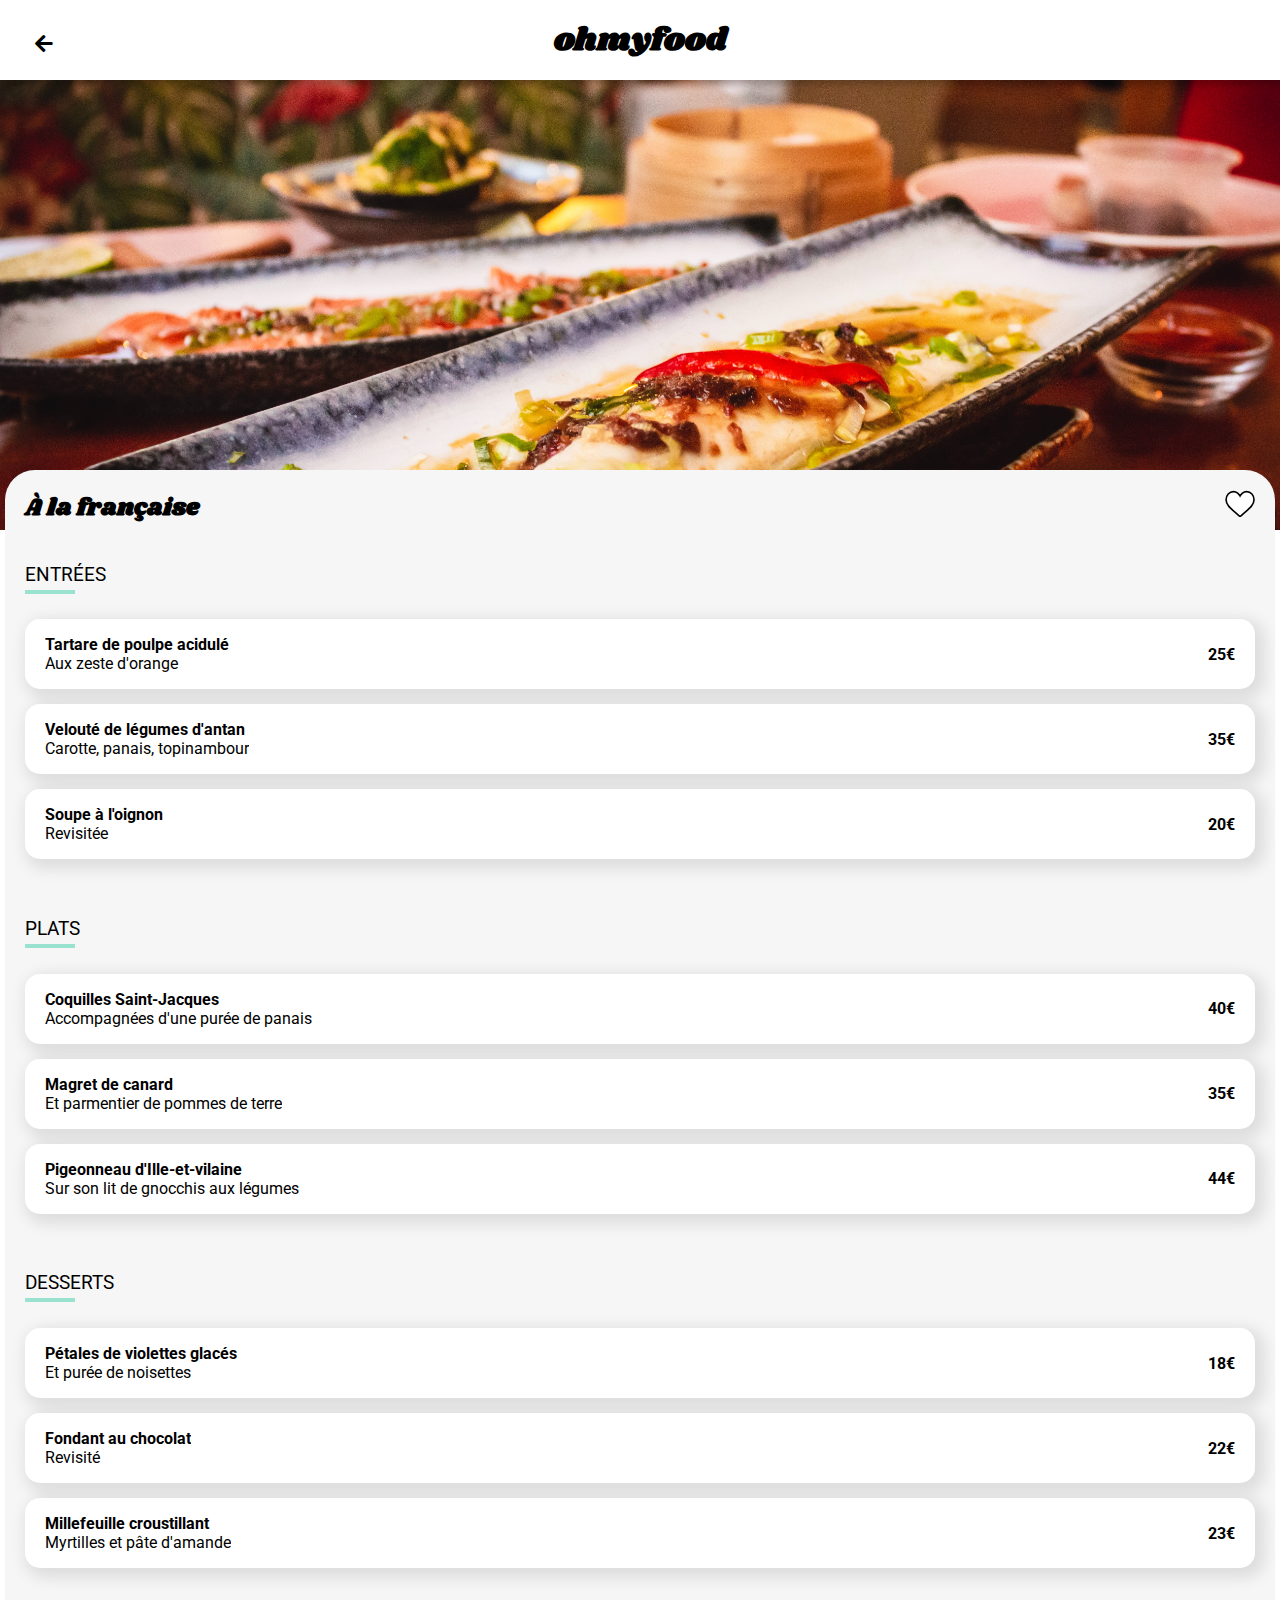
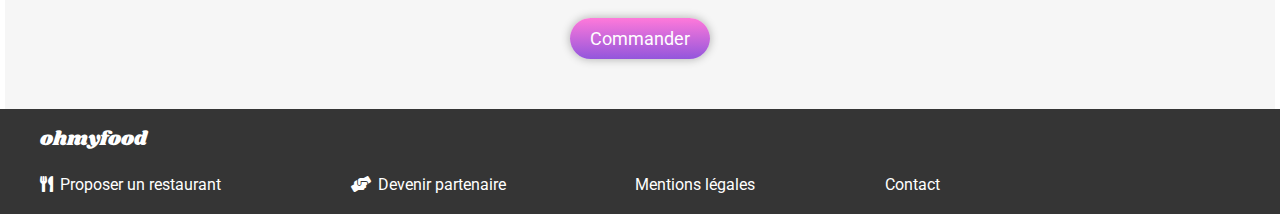
==== pages_menu/a-la-francaise.html @ e8825b96 "First commit" ====
<!DOCTYPE html>
<html lang="fr">
<head>
    <meta charset="UTF-8">
    <meta name="viewport" content="width=device-width, initial-scale=1.0">
    <title>À la française</title>

    <!-- CSS -->
    <link rel="stylesheet" type="text/css" href="../styles/style_menu.css">
    <!-- Font Awesome -->
    <link rel="stylesheet" href="https://cdnjs.cloudflare.com/ajax/libs/font-awesome/5.13.1/css/all.min.css">
    <!-- Fonts -->
    <link rel="preconnect" href="https://fonts.gstatic.com">
    <link href="https://fonts.googleapis.com/css2?family=Roboto:ital,wght@0,300;0,400;0,500;0,700;1,300;1,400;1,500&display=swap" rel="stylesheet">
    <link href="https://fonts.googleapis.com/css2?family=Shrikhand&display=swap" rel="stylesheet">
</head>
<body>
     <!-- Logo -->
     <header>
      <div class="header">
        <div class="header__arrow-back"><a href="../index.html"><i class="fas fa-arrow-left"></i></a></div>
          <h1 class="header__logo"><a href="../index.html">ohmyfood</a></h1>
      </div>
  </header>

     <!-- Image -->
     <div class="img">
       <img class="img__image" src="../img/restaurant3.jpg" alt="À la française">
     </div>

     <!-- Menu -->
     <section id="menu">
       <div class="menu">
         <div class="menu__header">
           <h2 class="menu__header__title">À la française</h2>
           <div class="menu__header__heart">
            <svg class="heart heart-full" viewBox="-20 0 550 550"  xml:space="preserve">
              <path d="M376,30c-27.783,0-53.255,8.804-75.707,26.168c-21.525,16.647-35.856,37.85-44.293,53.268
                       c-8.437-15.419-22.768-36.621-44.293-53.268C189.255,38.804,163.783,30,136,30C58.468,30,0,93.417,0,177.514
                       c0,90.854,72.943,153.015,183.369,247.118c18.752,15.981,40.007,34.095,62.099,53.414C248.38,480.596,252.12,482,256,482
                       s7.62-1.404,10.532-3.953c22.094-19.322,43.348-37.435,62.111-53.425C439.057,330.529,512,268.368,512,177.514
                       C512,93.417,453.532,30,376,30z"/>
            <defs>
              <linearGradient>
                    <stop offset="0%" stop-color="#9356DC" />
                    <stop offset="100%" stop-color="#FF79DA" />
              </linearGradient>
            </defs>                                   
          </svg>
  
          <svg class="heart heart-empty" viewBox="-20 0 550 550"  xml:space="preserve">
              <path d="M376,30c-27.783,0-53.255,8.804-75.707,26.168c-21.525,16.647-35.856,37.85-44.293,53.268
                       c-8.437-15.419-22.768-36.621-44.293-53.268C189.255,38.804,163.783,30,136,30C58.468,30,0,93.417,0,177.514
                       c0,90.854,72.943,153.015,183.369,247.118c18.752,15.981,40.007,34.095,62.099,53.414C248.38,480.596,252.12,482,256,482
                       s7.62-1.404,10.532-3.953c22.094-19.322,43.348-37.435,62.111-53.425C439.057,330.529,512,268.368,512,177.514
                       C512,93.417,453.532,30,376,30z"/>
            <defs>
              <linearGradient id="text-fill">
                    <stop offset="0%" stop-color="#9356DC" />
                    <stop offset="100%" stop-color="#FF79DA" />
              </linearGradient>
            </defs>                                   
          </svg>
           </div>
         </div>
          <div class="menu__grid">
            <div class="menu__grid__bloc">
              <div class="menu__grid__title"><h3>entrées</h3></div>
              <div class="menu__grid__case appears-with-opacity" id="case-1">
                <div class="dish-and-price">
                  <div class="menu__case__dish">
                    <div class="menu__case__dish-title">
                      <p>Tartare de poulpe acidulé</p>
                    </div>
                    <div class="menu__case__dish-subtitle">
                      <p>Aux zeste d'orange</p>
                    </div>
                  </div>
                  <div class="menu__case__price">25€</div>
              </div>
                <div class="validation__box">
                  <i class="fas fa-check-circle"></i>
                </div>
              </div>
              <div class="menu__grid__case appears-with-opacity" id="case-2">
                <div class="dish-and-price">
                  <div class="menu__case__dish">
                    <div class="menu__case__dish-title">
                      <p>Velouté de légumes d'antan</p>
                    </div>
                    <div class="menu__case__dish-subtitle">
                      <p>Carotte, panais, topinambour</p>
                    </div>
                  </div>
                  <div class="menu__case__price">35€</div>
              </div>
                <div class="validation__box">
                  <i class="fas fa-check-circle"></i>
                </div>
              </div>
              <div class="menu__grid__case appears-with-opacity" id="case-3">
                <div class="dish-and-price">
                  <div class="menu__case__dish">
                    <div class="menu__case__dish-title">
                      <p>Soupe à l'oignon</p>
                    </div>
                    <div class="menu__case__dish-subtitle">
                      <p>Revisitée</p>
                    </div>
                  </div>
                  <div class="menu__case__price">20€</div>
              </div>
                <div class="validation__box">
                  <i class="fas fa-check-circle"></i>
                </div>
              </div>
            </div>
            <div class="menu__grid__bloc">
             <div class="menu__grid__title"><h3>plats</h3></div>
             <div class="menu__grid__case appears-with-opacity" id="case-4">
              <div class="dish-and-price">
                <div class="menu__case__dish">
                  <div class="menu__case__dish-title">
                    <p>Coquilles Saint-Jacques</p>
                  </div>
                  <div class="menu__case__dish-subtitle">
                    <p>Accompagnées d'une purée de panais</p>
                  </div>
                </div>
                <div class="menu__case__price">40€</div>
            </div>
              <div class="validation__box">
                <i class="fas fa-check-circle"></i>
              </div>
            </div>
            <div class="menu__grid__case appears-with-opacity" id="case-5">
              <div class="dish-and-price">
                <div class="menu__case__dish">
                  <div class="menu__case__dish-title">
                    <p>Magret de canard</p>
                  </div>
                  <div class="menu__case__dish-subtitle">
                    <p>Et parmentier de pommes de terre</p>
                  </div>
                </div>
                <div class="menu__case__price">35€</div>
            </div>
              <div class="validation__box">
                <i class="fas fa-check-circle"></i>
              </div>
            </div>
            <div class="menu__grid__case appears-with-opacity" id="case-6">
              <div class="dish-and-price">
                <div class="menu__case__dish">
                  <div class="menu__case__dish-title">
                    <p>Pigeonneau d'Ille-et-vilaine</p>
                  </div>
                  <div class="menu__case__dish-subtitle">
                    <p>Sur son lit de gnocchis aux légumes</p>
                  </div>
                </div>
                <div class="menu__case__price">44€</div>
            </div>
              <div class="validation__box">
                <i class="fas fa-check-circle"></i>
              </div>
            </div>
           </div>
           <div class="menu__grid__bloc">
             <div class="menu__grid__title"><h3>desserts</h3></div>
             <div class="menu__grid__case appears-with-opacity" id="case-7">
              <div class="dish-and-price">
                <div class="menu__case__dish">
                  <div class="menu__case__dish-title">
                    <p>Pétales de violettes glacés</p>
                  </div>
                  <div class="menu__case__dish-subtitle">
                    <p>Et purée de noisettes</p>
                  </div>
                </div>
                <div class="menu__case__price">18€</div>
            </div>
              <div class="validation__box">
                <i class="fas fa-check-circle"></i>
              </div>
            </div>
            <div class="menu__grid__case appears-with-opacity" id="case-8">
              <div class="dish-and-price">
                <div class="menu__case__dish">
                  <div class="menu__case__dish-title">
                    <p>Fondant au chocolat</p>
                  </div>
                  <div class="menu__case__dish-subtitle">
                    <p>Revisité</p>
                  </div>
                </div>
                <div class="menu__case__price">22€</div>
            </div>
              <div class="validation__box">
                <i class="fas fa-check-circle"></i>
              </div>
            </div>
            <div class="menu__grid__case appears-with-opacity" id="case-9">
              <div class="dish-and-price">
                <div class="menu__case__dish">
                  <div class="menu__case__dish-title">
                    <p>Millefeuille croustillant</p>
                  </div>
                  <div class="menu__case__dish-subtitle">
                    <p>Myrtilles et pâte d'amande</p>
                  </div>
                </div>
                <div class="menu__case__price">23€</div>
            </div>
              <div class="validation__box">
                <i class="fas fa-check-circle"></i>
              </div>
            </div>
           </div>
          </div>
          <div class="menu__contain-button">
            <div class="menu__button">Commander</div>
          </div>
         </div>
     </section>

  <footer class="footer">
    <div class="footer__bloc">
      <div class="logo"><a href="index.html">ohmyfood</a></div>
      <div class="footer__bloc-links">
        <div class="footer__bloc-link">
          <i class="fas fa-utensils"></i>
          <h3 class="footer__bloc-link__title">Proposer un restaurant</h3>
        </div>
        <div class="footer__bloc-link">
          <i class="fas fa-hands-helping"></i>
          <h3 class="footer__bloc-link__title">Devenir partenaire</h3>
        </div>
        <div class="footer__bloc-link">
          <h3 class="footer__bloc-link__title">Mentions légales</h3>
        </div>
        <div class="footer__bloc-link">
          <h3 class="footer__bloc-link__title"><a href="mailto:contact@ohmyfood.com">Contact</a></h3>
        </div>
      </div>
    </div>
  </footer>
</body>

</html>
---- styles/style_menu.css ----
body {
  font-family: 'Roboto', sans-serif;
  margin: 0;
  background: #f6f6f6;
  display: -webkit-box;
  display: -ms-flexbox;
  display: flex;
  -webkit-box-pack: center;
      -ms-flex-pack: center;
          justify-content: center;
  -webkit-box-align: center;
      -ms-flex-align: center;
          align-items: center;
  -webkit-box-orient: vertical;
  -webkit-box-direction: normal;
      -ms-flex-direction: column;
          flex-direction: column;
}

* a {
  text-decoration: none;
  color: white;
}

header {
  z-index: 10;
  background: white;
  width: 100%;
}

header .header {
  -webkit-box-shadow: 0px 5px 6px 0px rgba(0, 0, 0, 0.2);
          box-shadow: 0px 5px 6px 0px rgba(0, 0, 0, 0.2);
  position: relative;
  display: -webkit-box;
  display: -ms-flexbox;
  display: flex;
  -webkit-box-pack: center;
      -ms-flex-pack: center;
          justify-content: center;
  -webkit-box-align: center;
      -ms-flex-align: center;
          align-items: center;
  height: 80px;
  width: 100%;
}

header .header__arrow-back {
  width: 50px;
  height: 50px;
  position: absolute;
  left: 35px;
  top: 40%;
  font-size: 20px;
}

header .header__arrow-back a {
  color: #000;
}

header .header__logo {
  font-family: 'Shrikhand', cursive;
  margin: 0;
}

header .header__logo a {
  color: #000;
}

.img {
  width: 100%;
  height: 50vh;
}

.img__image {
  margin-top: -80px;
  width: 100%;
  height: 100%;
  -o-object-fit: cover;
     object-fit: cover;
}

#menu {
  background: white;
  width: 100%;
  display: -webkit-box;
  display: -ms-flexbox;
  display: flex;
  -webkit-box-pack: center;
      -ms-flex-pack: center;
          justify-content: center;
  -webkit-box-align: center;
      -ms-flex-align: center;
          align-items: center;
}

.menu {
  margin-top: -200px;
  padding: 0 20px;
  width: 100%;
  max-width: 1230px;
  border-radius: 30px 30px 0 0;
  background-color: #F6F6F6;
}

.menu__header {
  display: -webkit-box;
  display: -ms-flexbox;
  display: flex;
  -webkit-box-orient: horizontal;
  -webkit-box-direction: normal;
      -ms-flex-direction: row;
          flex-direction: row;
  -webkit-box-align: center;
      -ms-flex-align: center;
          align-items: center;
  -webkit-box-pack: justify;
      -ms-flex-pack: justify;
          justify-content: space-between;
}

.menu__header__title {
  font-family: 'Shrikhand', cursive;
}

.menu__header__heart .heart {
  width: 30px;
  stroke-width: 30;
  stroke: black;
  fill: white;
  cursor: pointer;
}

.menu__header__heart .heart-full {
  position: absolute;
  fill: url(#text-fill);
  stroke: none;
}

.menu__header__heart .heart-empty {
  position: relative;
}

.menu__header__heart .heart-empty:hover {
  opacity: 0;
  -webkit-transition: 0.5s;
  transition: 0.5s;
}

.menu__grid {
  display: -ms-grid;
  display: grid;
  grid-gap: 40px;
}

.menu__grid__bloc {
  display: -ms-grid;
  display: grid;
  grid-gap: 15px;
}

.menu__grid__title h3 {
  position: relative;
  font-weight: 400;
  text-transform: uppercase;
}

.menu__grid__title h3::after {
  content: '';
  width: 50px;
  height: 4px;
  background: #99e2d0;
  position: absolute;
  z-index: 20;
  left: 0px;
  bottom: -8px;
}

.menu__grid__case {
  position: relative;
  cursor: pointer;
  overflow: hidden;
  display: -webkit-box;
  display: -ms-flexbox;
  display: flex;
  -webkit-box-pack: justify;
      -ms-flex-pack: justify;
          justify-content: space-between;
  -webkit-box-align: center;
      -ms-flex-align: center;
          align-items: center;
  width: 100%;
  height: 70px;
  border-radius: 15px;
  background-color: white;
  -webkit-box-shadow: 5px 5px 15px 5px rgba(0, 0, 0, 0.1);
          box-shadow: 5px 5px 15px 5px rgba(0, 0, 0, 0.1);
}

.menu__grid__case:hover .validation__box {
  display: -webkit-box;
  display: -ms-flexbox;
  display: flex;
  -webkit-box-pack: center;
      -ms-flex-pack: center;
          justify-content: center;
  -webkit-box-align: center;
      -ms-flex-align: center;
          align-items: center;
  -webkit-animation: slide-left 0.5s ease;
          animation: slide-left 0.5s ease;
  -webkit-transform-origin: right;
          transform-origin: right;
}

.menu__grid__case:hover .menu__case__price {
  padding-right: 70px;
  -webkit-transition: 0.5s ease;
  transition: 0.5s ease;
}

.menu__grid__case .validation__box {
  display: none;
  position: absolute;
  background: #99E2D0;
  border-radius: 0 15px 15px 0;
  right: 0px;
  padding: 0 13px;
  height: 100%;
}

.menu__grid__case .validation__box i {
  font-size: 30px;
  color: white;
  -webkit-transform: rotate(180deg);
          transform: rotate(180deg);
  -webkit-animation: rotate 0.5s both;
          animation: rotate 0.5s both;
}

.menu__case__dish {
  margin-left: 20px;
  white-space: nowrap;
  overflow: hidden;
}

.menu__case__dish p {
  margin: 0;
  text-overflow: ellipsis;
  overflow: hidden;
}

.menu__case__dish-title {
  font-weight: bold;
}

.menu__case__price {
  padding-right: 20px;
  font-weight: bold;
  padding-left: 7px;
}

.menu__contain-button {
  display: -webkit-box;
  display: -ms-flexbox;
  display: flex;
  -webkit-box-pack: center;
      -ms-flex-pack: center;
          justify-content: center;
  -webkit-box-align: center;
      -ms-flex-align: center;
          align-items: center;
  width: 100%;
}

.menu__button {
  opacity: 1;
  background: -webkit-gradient(linear, left top, left bottom, from(#ff79da), to(#9356dc));
  background: linear-gradient(180deg, #ff79da 0%, #9356dc 100%);
  color: white;
  padding: 0 20px;
  border-radius: 200px;
  -webkit-box-shadow: 0px 0px 10px 0px rgba(0, 0, 0, 0.3);
          box-shadow: 0px 0px 10px 0px rgba(0, 0, 0, 0.3);
  padding: 10px 20px;
  margin: 50px 0;
  font-size: 18px;
}

.menu__button:hover {
  opacity: 0.8;
  cursor: pointer;
  -webkit-transition: .3s;
  transition: .3s;
  -webkit-box-shadow: 0px 0px 10px 0px rgba(0, 0, 0, 0.6);
          box-shadow: 0px 0px 10px 0px rgba(0, 0, 0, 0.6);
}

.dish-and-price {
  width: 100%;
  display: -webkit-box;
  display: -ms-flexbox;
  display: flex;
  -webkit-box-pack: justify;
      -ms-flex-pack: justify;
          justify-content: space-between;
  -webkit-box-align: center;
      -ms-flex-align: center;
          align-items: center;
}

@-webkit-keyframes rotate {
  0% {
    -webkit-transform: rotate(0);
            transform: rotate(0);
  }
  100% {
    -webkit-transform: rotate(360deg);
            transform: rotate(360deg);
  }
}

@keyframes rotate {
  0% {
    -webkit-transform: rotate(0);
            transform: rotate(0);
  }
  100% {
    -webkit-transform: rotate(360deg);
            transform: rotate(360deg);
  }
}

@-webkit-keyframes slide-left {
  0% {
    -webkit-transform: scaleX(0);
            transform: scaleX(0);
  }
  100% {
    -webkit-transform: scaleX(-50px);
            transform: scaleX(-50px);
  }
}

@keyframes slide-left {
  0% {
    -webkit-transform: scaleX(0);
            transform: scaleX(0);
  }
  100% {
    -webkit-transform: scaleX(-50px);
            transform: scaleX(-50px);
  }
}

@-webkit-keyframes opacity {
  0% {
    opacity: 0;
  }
  100% {
    opacity: 1;
  }
}

@keyframes opacity {
  0% {
    opacity: 0;
  }
  100% {
    opacity: 1;
  }
}

.appears-with-opacity {
  -webkit-animation: opacity 1s both;
          animation: opacity 1s both;
}

#case-1 {
  -webkit-animation-delay: 0.1s;
          animation-delay: 0.1s;
}

#case-2 {
  -webkit-animation-delay: 0.2s;
          animation-delay: 0.2s;
}

#case-3 {
  -webkit-animation-delay: 0.3s;
          animation-delay: 0.3s;
}

#case-4 {
  -webkit-animation-delay: 0.4s;
          animation-delay: 0.4s;
}

#case-5 {
  -webkit-animation-delay: 0.5s;
          animation-delay: 0.5s;
}

#case-6 {
  -webkit-animation-delay: 0.6s;
          animation-delay: 0.6s;
}

#case-7 {
  -webkit-animation-delay: 0.7s;
          animation-delay: 0.7s;
}

#case-8 {
  -webkit-animation-delay: 0.8s;
          animation-delay: 0.8s;
}

#case-9 {
  -webkit-animation-delay: 0.9s;
          animation-delay: 0.9s;
}

.footer {
  width: 100%;
  background-color: #353535;
  display: -webkit-box;
  display: -ms-flexbox;
  display: flex;
  -webkit-box-pack: center;
      -ms-flex-pack: center;
          justify-content: center;
  -webkit-box-align: center;
      -ms-flex-align: center;
          align-items: center;
}

.footer__bloc {
  padding: 0 40px;
  width: 100%;
  max-width: 1200px;
}

.footer__bloc .logo {
  font-family: 'Shrikhand', cursive;
  color: white;
  font-size: 20px;
  padding: 15px 0;
}

.footer__bloc-links {
  display: -webkit-box;
  display: -ms-flexbox;
  display: flex;
  -webkit-box-orient: vertical;
  -webkit-box-direction: normal;
      -ms-flex-direction: column;
          flex-direction: column;
  width: 100%;
}

.footer__bloc-link {
  display: -webkit-box;
  display: -ms-flexbox;
  display: flex;
  -webkit-box-align: center;
      -ms-flex-align: center;
          align-items: center;
  display: flex;
  -webkit-box-orient: horizontal;
  -webkit-box-direction: normal;
      -ms-flex-direction: row;
          flex-direction: row;
  text-align: center;
  color: white;
  height: 30px;
  cursor: pointer;
}

.footer__bloc-link:hover .footer__bloc-link__title {
  text-decoration: underline;
}

.footer__bloc-link i {
  margin-right: 7px;
}

.footer__bloc-link__title {
  font-size: 16px;
  font-weight: 400;
}

@media screen and (min-width: 1100px) {
  .menu {
    margin-top: -60px;
  }
  .menu__grid {
    display: -ms-grid;
    display: grid;
  }
  .img__image {
    margin-top: 0;
  }
  .footer__bloc {
    margin-bottom: 15px;
  }
  .footer__bloc-links {
    display: -webkit-box;
    display: -ms-flexbox;
    display: flex;
    -webkit-box-pack: justify;
        -ms-flex-pack: justify;
            justify-content: space-between;
    -webkit-box-orient: horizontal;
    -webkit-box-direction: normal;
        -ms-flex-direction: row;
            flex-direction: row;
    max-width: 900px;
  }
}



/*-ms-grid-rows: 1fr [4];
grid-template-rows: repeat(4, 1fr);
-ms-grid-columns: 1fr;
grid-template-columns: 1fr;



    -ms-grid-columns: 1fr [3];
        grid-template-columns: repeat(3, 1fr);
    -ms-grid-rows: 1fr;
        grid-template-rows: 1fr;
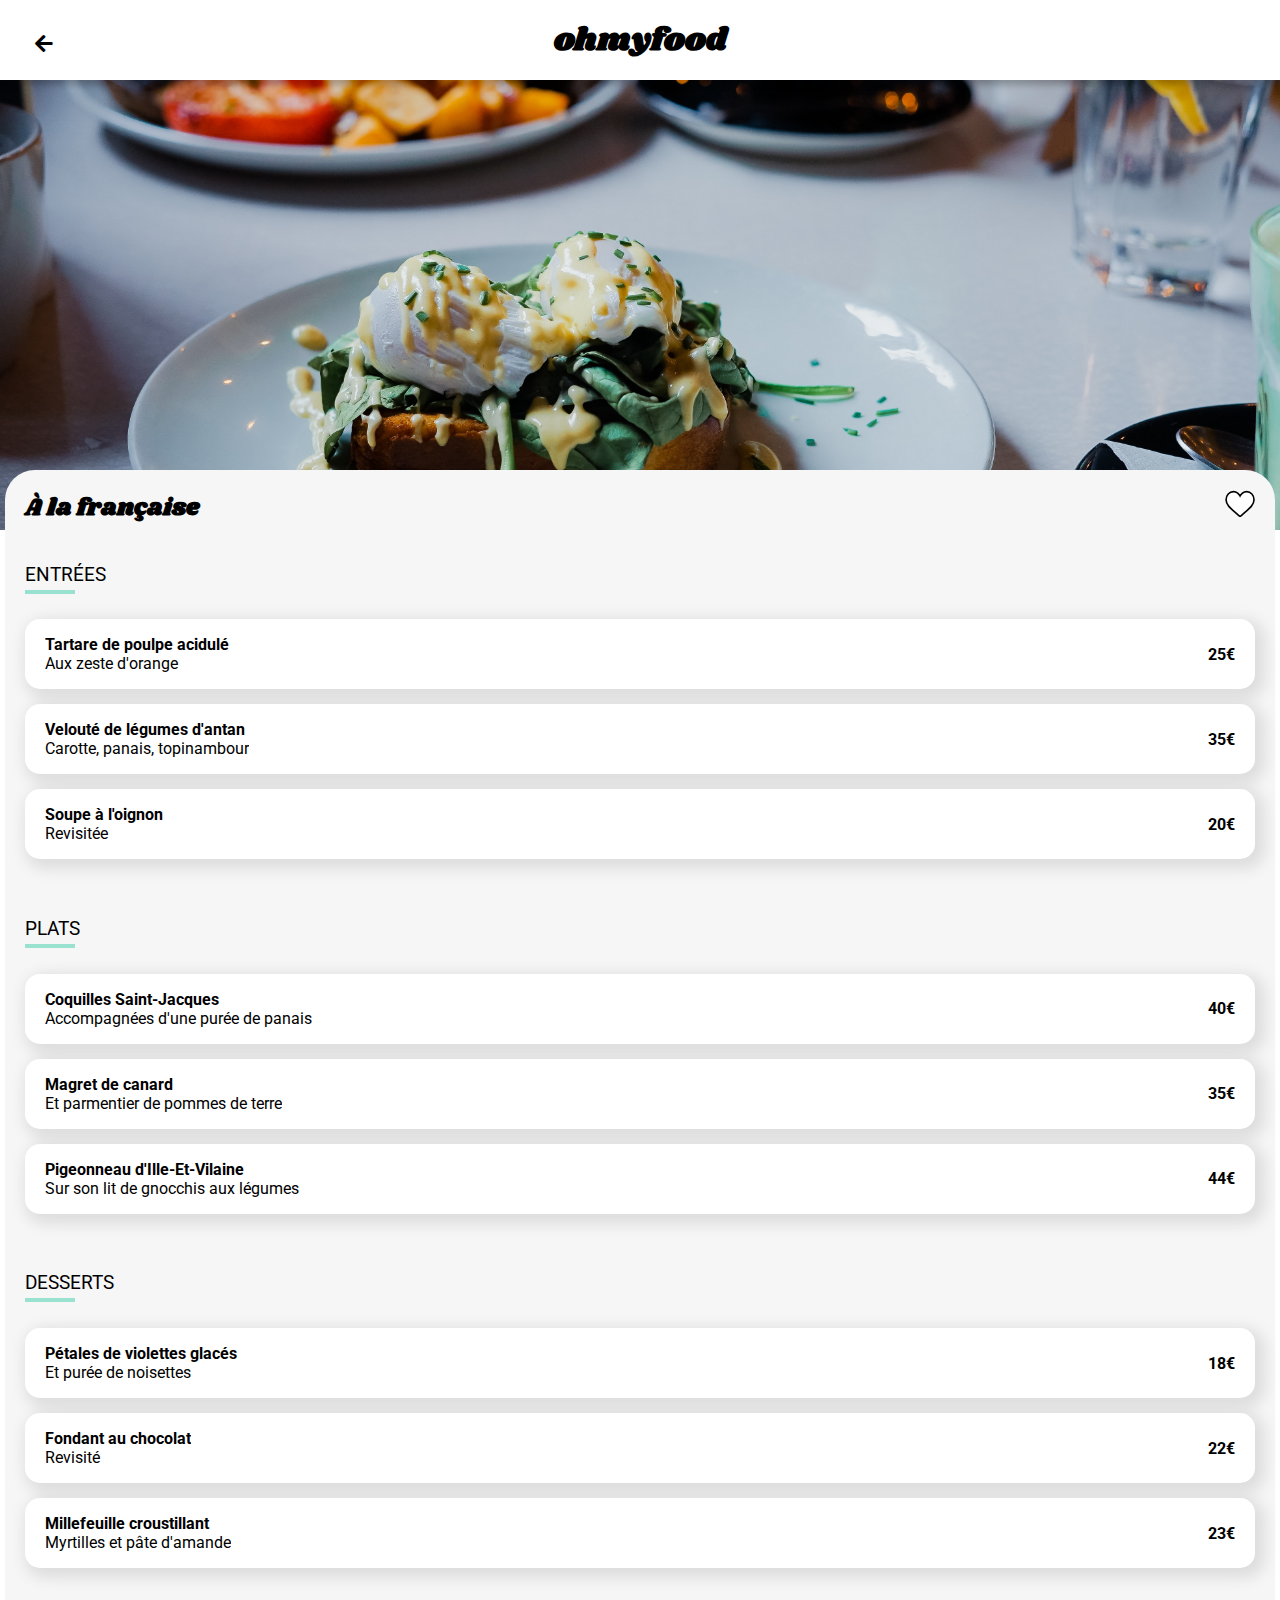
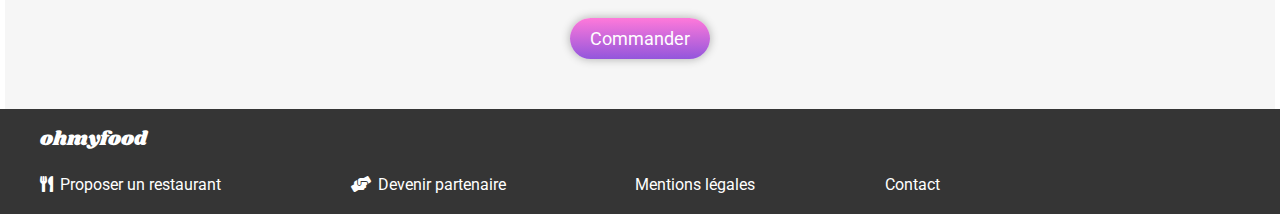
==== commit 1851ebe9: "finalisations" ====
--- a/pages_menu/a-la-francaise.html
+++ b/pages_menu/a-la-francaise.html
@@ -25,7 +25,7 @@
 
      <!-- Image -->
      <div class="img">
-       <img class="img__image" src="../img/restaurant3.jpg" alt="À la française">
+       <img class="img__image" src="../img/restaurant4.jpg" alt="À la française">
      </div>
 
      <!-- Menu -->
@@ -153,7 +153,7 @@
               <div class="dish-and-price">
                 <div class="menu__case__dish">
                   <div class="menu__case__dish-title">
-                    <p>Pigeonneau d'Ille-et-vilaine</p>
+                    <p>Pigeonneau d'Ille-Et-Vilaine</p>
                   </div>
                   <div class="menu__case__dish-subtitle">
                     <p>Sur son lit de gnocchis aux légumes</p>
--- a/styles/style_menu.css
+++ b/styles/style_menu.css
@@ -421,6 +421,11 @@
           animation-delay: 0.9s;
 }
 
+#case-10 {
+  -webkit-animation-delay: 1s;
+          animation-delay: 1s;
+}
+
 .footer {
   width: 100%;
   background-color: #353535;
